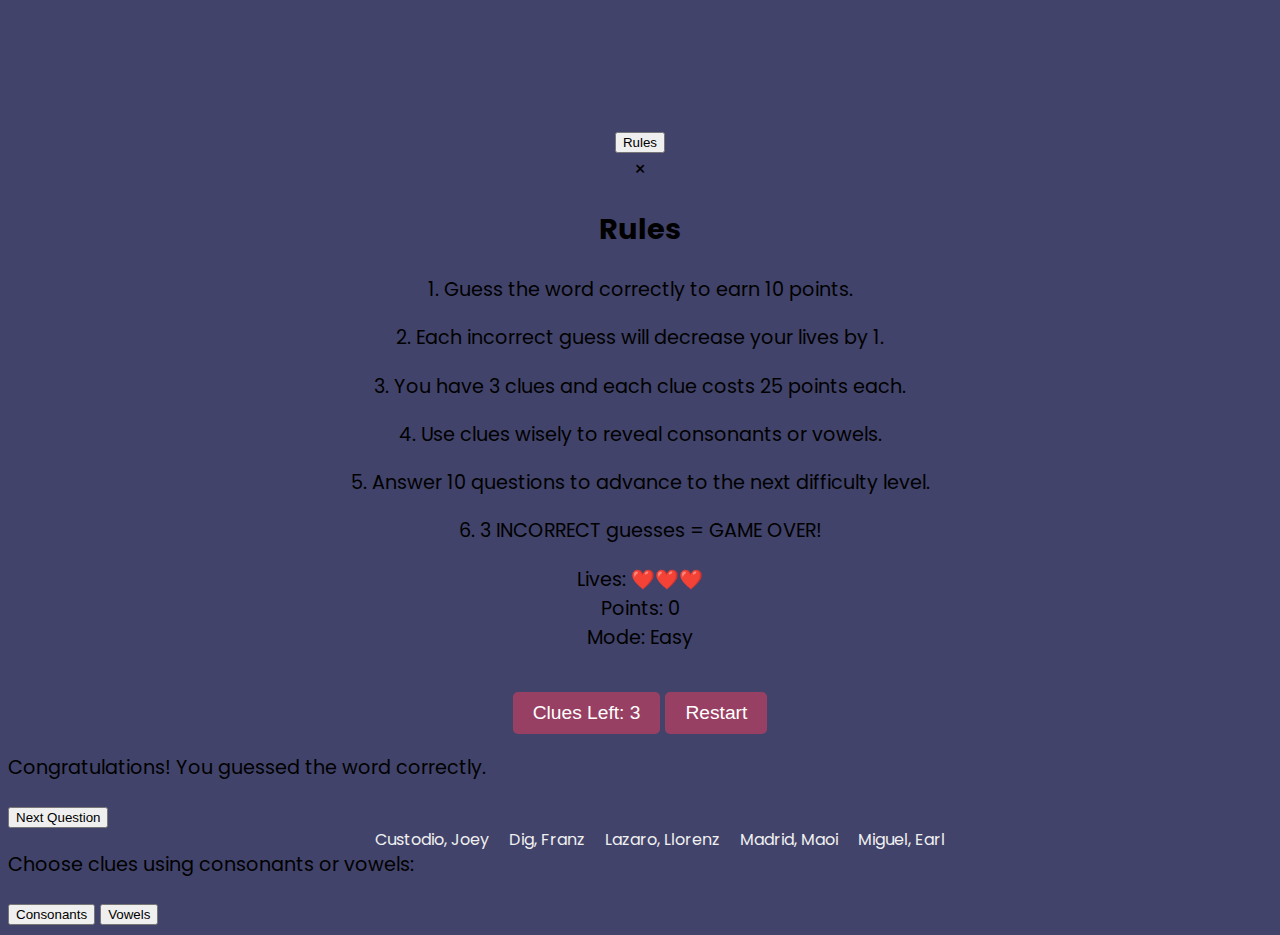
==== game.html @ df705d28 "Add files via upload" ====
<!DOCTYPE html>
<html lang="en">
<head>
    <meta charset="UTF-8">
    <meta name="viewport" content="width=device-width, initial-scale=1.0">
    <title>Hangaroo</title>
    <link rel="stylesheet" href="styletest.css">
    <link rel="stylesheet" href="mediacss.css">
</head>
<body>
    <div id="container">
        <button id="ruleBtn">Rules</button>
		<!-- Add the rules pop-up -->
<div id="rulesPopup">
    <span id="closeBtn">&times;</span>
    <h2>Rules</h2>
    <p>1. Guess the word correctly to earn 10 points.</p>
    <p>2. Each incorrect guess will decrease your lives by 1.</p>
	<p>3. You have 3 clues and each clue costs 25 points each. </p>
    <p>4. Use clues wisely to reveal consonants or vowels.</p>
    <p>5. Answer 10 questions to advance to the next difficulty level.</p>
	<p>6. 3 INCORRECT guesses = GAME OVER!</p>
</div>

        <div id="question"></div>
        <div id="word"></div>
        <div id="stats-row">     
            <div class="stat">Lives: <span id="hearts">❤️❤️❤️</span></div>
			<div class="stat">Points: <span id="score">0</span></div>
			<div class="stat">Mode: <span id="gameMode">Easy</span></div>
        </div>
        <div id="alphabet">
            <div class="row">
                <!-- Add buttons for the first row of alphabet -->
            </div>
            <div class="row">
                <!-- Add buttons for the second row of alphabet -->
            </div>
            <div class="row">
                <!-- Add buttons for the third row of alphabet -->
            </div>
        </div>
        <button id="clueBtn">Clues Left: <span id="cluesLeft">3</span></button>
        <button id="restartBtn">Restart</button>
    </div>
    </div>
    <!-- pop-up element -->
    <div id="nextQuestionPopup" class="popup">
        <div class="popup-content">
            <p>Congratulations! You guessed the word correctly.</p>
            <button id="nextQuestionButton">Next Question</button>
        </div>
    </div>
    <!-- Add this pop-up element to your HTML -->
    <div id="clueTypePopup" class="popup">
        <div class="popup-content">
            <p>Choose clues using consonants or vowels:</p>
            <button id="consonantsButton">Consonants</button>
            <button id="vowelsButton">Vowels</button>
        </div>
    </div>
    <script src="scripttest.js"></script>
    <footer class="footer">
        <div class="footer-content">
            <ul class="members">
                <li>Custodio, Joey</li>
                <li>Dig, Franz</li>
                <li>Lazaro, Llorenz</li>
                <li>Madrid, Maoi</li>
                <li>Miguel, Earl</li>
            </ul>
        </div>
    </footer>
</body>
</html>
---- styletest.css ----
@import url('https://fonts.googleapis.com/css2?family=Poppins&family=Zen+Maru+Gothic:wght@700&display=swap');

body {
    font-family: Poppins;
    background: #41436a;
    font-size: 20px;
}

#container {
    text-align: center;
    margin-top: 120px;

}


#mode, #question, #points, #clues, #mode, #incorrectGuesses {
    margin-top: 20px;
    color: #f0f0f0;
}

#points, #clues, #incorrectGuesses {
    font-size: 17px;
}

#clueBtn {
    margin-top: 10px;
}

#word {
    margin-top: 20px;
}

.box {
    display: inline-block;
    width: 50px;
    height: 50px;
    border: transparent;
    background: #f0f0f0;
    border-radius: 5px;
    padding-top: 7px;
    margin: 0 5px;
    align-content: center;
    text-align: center;
    white-space: nowrap; /* Prevent text from wrapping */
    overflow: hidden; /* Hide overflow text */
}

footer{
    position: absolute;
    bottom: 0;
    left: 0;
    right: 0;
    height: auto;
    width: 100vw;
    padding-top: 40px;
}

.footer-content{
    display: flex;
    align-items: center;
    justify-content: center;
    flex-direction: column;
    text-align: center;
}

.members{
    list-style: none;
    display: flex;
    align-items: center;
    justify-content: center;
    margin: 1rem 0 3rem 0;
}

.members li{
    margin: 0 10px;
    color: #f0f0f0;
    font-size: 10px;
}
/* Update styles for the alphabet buttons */
#alphabet {
    text-align: center; /* Align content at the center */
    margin-top: 20px;
}

#alphabet .row {
    display: flex; /* Use flexbox for rows */
    justify-content: center; /* Center align items in rows */
}

#alphabet button {
    background-color: #fe9677;
    color: #f0f0f0;
    font-size: 20px;
    font-family: Poppins;
    width: 60px;
    height: 60px;
    padding: 10px 15px;
    margin: 5px;
    border: none;
    cursor: pointer;
    border-radius: 5px;
    transition: background-color 0.3s;
}

#alphabet button:hover {
    transform: translateY(-5px);
    background-color: #FF7E56;
    
}
/* CSS for clue and restart buttons */
#clueBtn, #restartBtn {
    background-color: #984063;
    font-size: 19px;
    color: #fff;
    padding: 10px 20px;
    margin-top: 20px;
    border: none;
    border-radius: 5px;
    cursor: pointer;
    transition: background-color 0.3s;
}

#clueBtn:hover, #restartBtn:hover {
    background-color: #f64668;
}

/* CSS for highlighting clues */
#alphabet button.clue-highlight {
    background-color: #F98749; /* color for highlighted clues */
    color: #fff;
}


#alphabet button.used {
    background-color: #BF7B66; /*for used letters */
    color: #fff; /* White text color for used letters */
}

/* Miguel, Earl  */
#noclues {
    font-size: 32px;
    color: #f64668;
}
---- mediacss.css ----
/* Screen Responsiveness*/
@media screen and (max-width: 600px) {
    #alphabet button {
        width: 40px; 
        height: 40px;
        font-size: 16px;
        padding: 8px 10px;
    }
}

/* Tablet screens */
@media screen and (min-width: 601px) and (max-width: 768px) {
    #alphabet button {
        width: 50px; 
        height: 50px;
        font-size: 18px;
        padding: 10px 12px;
    }
}

/* Web screens */
@media screen and (min-width: 769px) {
    #alphabet button {
        width: 60px; 
        height: 60px;
        font-size: 24px; 
        padding: 15px 20px; 
    }
}

@media screen and (min-width: 769px) {
    body {
        font-size: 1.2rem;
    }

    #container {
        margin-top: 10%;
    }

    #clueBtn, #restartBtn {
        font-size: 1.2rem;
    }

    .members li {
        font-size: 1rem;
    }
}
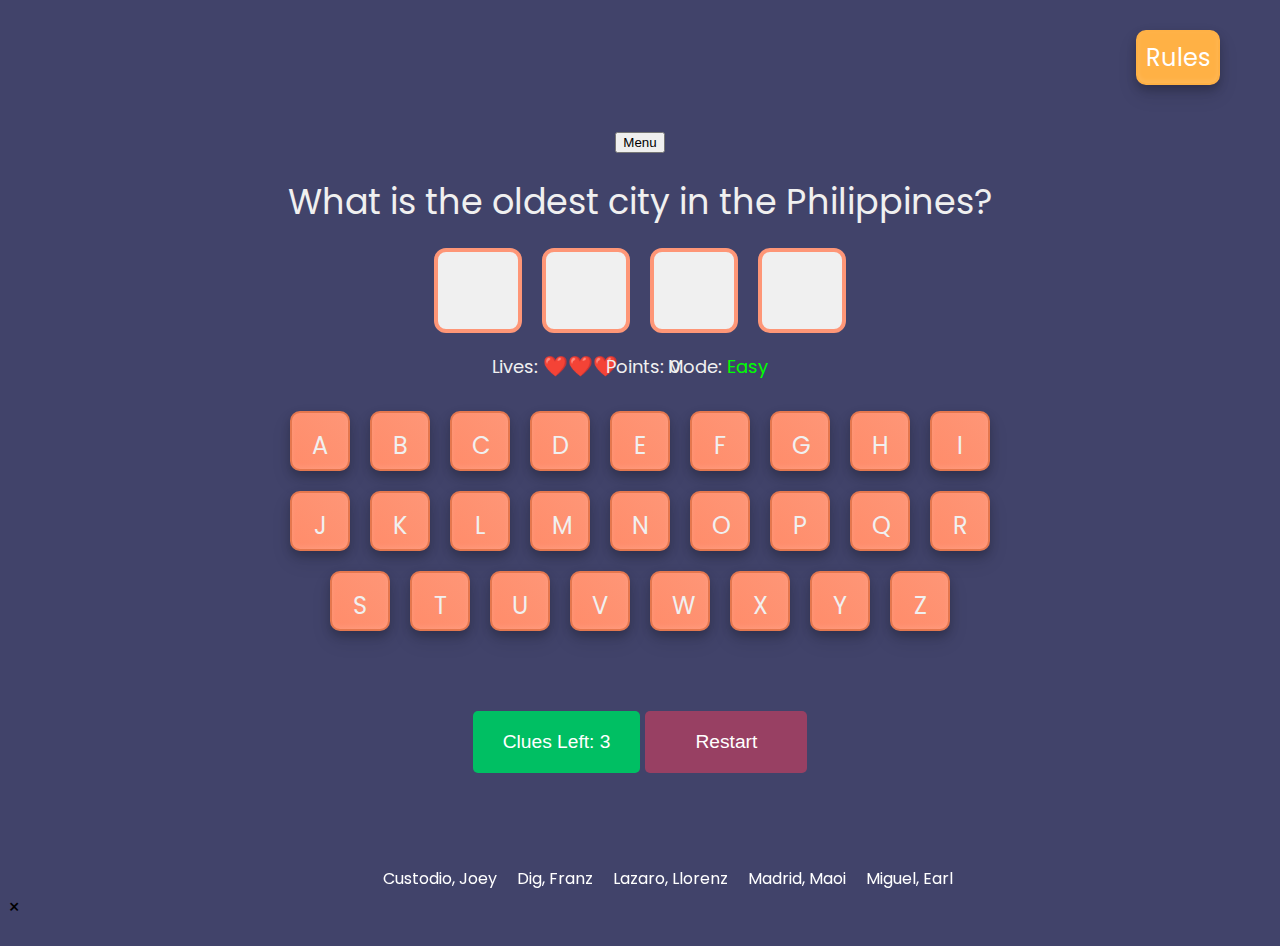
==== commit 846e0733: "Update game.html" ====
--- a/game.html
+++ b/game.html
@@ -10,6 +10,7 @@
 <body>
     <div id="container">
         <button id="ruleBtn">Rules</button>
+        <button id="menuBtn">Menu</button>
 		<!-- Add the rules pop-up -->
 <div id="rulesPopup">
     <span id="closeBtn">&times;</span>
@@ -59,6 +60,14 @@
             <button id="vowelsButton">Vowels</button>
         </div>
     </div>
+    <div id="popup1" class="popup1">
+        <div class="popup-content1">
+            <span id="popupCloseButton" class="close">&times;</span>
+            <h2 id="popupTitle"></h2>
+            <p id="popupMessage"></p>
+        </div>
+    </div>
+    
     <script src="scripttest.js"></script>
     <footer class="footer">
         <div class="footer-content">
@@ -72,4 +81,4 @@
         </div>
     </footer>
 </body>
-</html>+</html>
--- a/styletest.css
+++ b/styletest.css
@@ -9,58 +9,95 @@
 #container {
     text-align: center;
     margin-top: 120px;
-
-}
-
-
-#mode, #question, #points, #clues, #mode, #incorrectGuesses {
+    margin-bottom: 120px;
+
+}
+#question{
+	font-size: 35px;
+    position: relative;
     margin-top: 20px;
     color: #f0f0f0;
 }
 
-#points, #clues, #incorrectGuesses {
-    font-size: 17px;
-}
-
 #clueBtn {
     margin-top: 10px;
 }
 
 #word {
     margin-top: 20px;
+    color: #41436a;
+}
+
+#stats-row {
+    display: flex;
+    justify-content: space-around;
+    align-items: center; /* Center items vertically */
+    margin-top: 10px; /* Adjust the top margin as needed */
+    margin-bottom: 10px; /* Adjust the bottom margin as needed */
+	margin: 0 500px;
+}
+
+.stat {
+    font-size: 18px;
+    color: #f0f0f0;
+	margin-left: -20px;
+    margin-top: 10px;
+	
+     /* Adjust the margin between stats */
+}
+
+#hearts {
+    font-size: 20px;
 }
 
 .box {
     display: inline-block;
-    width: 50px;
-    height: 50px;
-    border: transparent;
+    width: 80px;
+    height: 70px;
+    border: 4px solid #FE9677;
     background: #f0f0f0;
-    border-radius: 5px;
+    border-radius: 12px;
     padding-top: 7px;
-    margin: 0 5px;
+    margin: 0 10px;
     align-content: center;
     text-align: center;
     white-space: nowrap; /* Prevent text from wrapping */
     overflow: hidden; /* Hide overflow text */
-}
-
-footer{
-    position: absolute;
+	line-height: 60px;
+	font-size: 40px;
+}
+
+footer {
+    position: fixed; /* Change to relative position */
     bottom: 0;
-    left: 0;
-    right: 0;
-    height: auto;
-    width: 100vw;
+    width: 100%; /* Set width to 100% */
     padding-top: 40px;
-}
-
-.footer-content{
+    height: 50px;
+    margin-top: 100px;
+    font-size: 5px;
+}
+
+.footer-content {
     display: flex;
     align-items: center;
     justify-content: center;
     flex-direction: column;
     text-align: center;
+    color: #fff; 
+}
+
+
+.members li {
+    margin: 0 10px;
+    font-size: 5px
+}
+
+.footer-content{
+    display: flex;
+    align-items: center;
+    justify-content: center;
+    flex-direction: column;
+    text-align: center;
 }
 
 .members{
@@ -71,74 +108,210 @@
     margin: 1rem 0 3rem 0;
 }
 
-.members li{
-    margin: 0 10px;
-    color: #f0f0f0;
-    font-size: 10px;
-}
 /* Update styles for the alphabet buttons */
 #alphabet {
-    text-align: center; /* Align content at the center */
+    text-align: center;
     margin-top: 20px;
 }
 
 #alphabet .row {
-    display: flex; /* Use flexbox for rows */
-    justify-content: center; /* Center align items in rows */
+    display: flex;
+    justify-content: center;
 }
 
 #alphabet button {
-    background-color: #fe9677;
+    background: linear-gradient(45deg, #ff8c6a, #fe9677); /* Gradient background */
     color: #f0f0f0;
-    font-size: 20px;
+    font-size: 22px;
     font-family: Poppins;
-    width: 60px;
-    height: 60px;
-    padding: 10px 15px;
-    margin: 5px;
-    border: none;
-    cursor: pointer;
-    border-radius: 5px;
-    transition: background-color 0.3s;
+    width: 120px;
+    height: 120px;
+    padding: 10px 10px;
+    margin: 10px;
+    margin-bottom: 10px;
+    border: none;
+    cursor: pointer;
+    border-radius: 10px; /* Increased border-radius for a key cap effect */
+    transition: background 0.3s, transform 0.3s, box-shadow 0.3s; /* Added background transition */
+    box-shadow:
+        0px 5px 10px rgba(0, 0, 0, 0.2),
+        0px 10px 20px rgba(0, 0, 0, 0.1),
+        inset 0px -2px 5px rgba(255, 255, 255, 0.1); /* Adjusted box shadows for a more key cap-like effect */
+    border: 2px solid #e5774e; /* Added border for a key cap appearance */
 }
 
 #alphabet button:hover {
     transform: translateY(-5px);
     background-color: #FF7E56;
-    
-}
+    box-shadow: 
+        0px 8px 20px rgba(0, 0, 0, 0.5),
+        0px 15px 25px rgba(0, 0, 0, 0.4),
+        0px 20px 30px rgba(0, 0, 0, 0.3); /* Adjusted box shadows for hover effect */
+}
+
 /* CSS for clue and restart buttons */
-#clueBtn, #restartBtn {
+#restartBtn {
+    position: relative;
     background-color: #984063;
     font-size: 19px;
     color: #fff;
-    padding: 10px 20px;
-    margin-top: 20px;
+    padding: 20px 50px;
+    margin-top: 50px;
     border: none;
     border-radius: 5px;
     cursor: pointer;
     transition: background-color 0.3s;
 }
 
-#clueBtn:hover, #restartBtn:hover {
+#clueBtn {
+    position: relative;
+	background-color: #00BF63;
+    font-size: 19px;
+    color: #fff;
+    padding: 20px 30px;
+    margin-top: 70px;
+    border: none;
+    border-radius: 5px;
+    cursor: pointer;
+    transition: background-color 0.3s;
+}
+
+#restartBtn:hover {
     background-color: #f64668;
+}
+
+#clueBtn:hover {
+    background-color: #049650;
 }
 
 /* CSS for highlighting clues */
 #alphabet button.clue-highlight {
-    background-color: #F98749; /* color for highlighted clues */
+    background: linear-gradient(45deg, #da6220, #ff7e56); /* Updated gradient for highlighted clues */
     color: #fff;
-}
-
-
-#alphabet button.used {
-    background-color: #BF7B66; /*for used letters */
-    color: #fff; /* White text color for used letters */
-}
-
-/* Miguel, Earl  */
-#noclues {
-    font-size: 32px;
-    color: #f64668;
-}
-
+    box-shadow:
+        0px 10px 20px rgba(0, 0, 0, 0.3),
+        0px 15px 25px rgba(0, 0, 0, 0.2),
+        inset 0px -4px 10px rgba(255, 255, 255, 0.1); /* Adjusted box shadows for highlighted clues */
+}
+
+#alphabet button:disabled {
+    background-color: #AC8579; /* Change color for disabled buttons */
+    cursor: not-allowed; /* Change cursor for disabled buttons */
+    opacity: 0.7; /* Reduce opacity for disabled buttons */
+}
+
+#alphabet button:disabled:hover {
+    transform: none; /* Remove hover effect for disabled buttons */
+    background-color: #AC8579; /* Keep background color same on hover for disabled buttons */
+}
+
+
+#ruleBtn {
+    position: absolute;
+    top: 30px;
+    right: 60px;
+    padding: 8px;
+    font-size: 16px;
+    cursor: pointer;
+    background: #FFB145; /* Updated background color to #FFB145 */
+    color: #fff; /* Text color */
+    font-size: 24px;
+    font-family: Poppins;
+    border: none;
+    cursor: pointer;
+    border-radius: 10px;
+    transition: background 0.3s, transform 0.3s, box-shadow 0.3s;
+    box-shadow:
+        0px 5px 10px rgba(0, 0, 0, 0.2),
+        0px 10px 20px rgba(0, 0, 0, 0.1),
+        inset 0px -2px 5px rgba(255, 255, 255, 0.1);
+    border: 2px solid #FFB145;
+}
+
+#ruleBtn:hover {
+    transform: translateY(-5px);
+    background-color: #FF9633; /* Darker color on hover */
+    box-shadow: 
+        0px 8px 20px rgba(0, 0, 0, 0.5),
+        0px 15px 25px rgba(0, 0, 0, 0.4),
+        0px 20px 30px rgba(0, 0, 0, 0.3);
+}
+
+#rulesPopup {
+    display: none;
+    position: fixed;
+    top: 50%;
+    left: 50%;
+    transform: translate(-50%, -50%);
+    width: 360px;
+    padding: 20px;
+    background-color: #fff;
+    border: 2.5px solid #000;
+    border-radius: 10px;
+    box-shadow: 0 0 10px rgba(0, 0, 0, 0.3);
+    z-index: 2;
+}
+
+#rulesPopup h2 {
+    font-size: 30px;
+    margin-bottom: 10px;
+}
+
+#closeBtn {
+    cursor: pointer;
+    position: absolute;
+    top: -15px;
+    right: 5px;
+    font-size: 50px;
+}
+
+
+
+#gameMode.green-color {
+    color: #00FF00; /* Green */
+}
+
+#gameMode.orange-color {
+    color: #FFA500; /* Orange */
+}
+
+#gameMode.red-color {
+    color: #FF0000; /* Red */
+}
+/* Add this CSS to style your pop-up */
+.popup {
+    display: none;
+    position: fixed;
+    top: 50%;
+    left: 50%;
+    transform: translate(-50%, -50%);
+    background-color: #fefefe;
+    border: 1px solid #ccc;
+    border-radius: 5px;
+    padding: 20px;
+    z-index: 9999;
+    color: #41436a;
+}
+
+.popup-content {
+    text-align: center;
+}
+
+.popup button {
+    padding: 10px 20px;
+    background-color: #fe9677;
+    color: white;
+    border: none;
+    border-radius: 5px;
+    cursor: pointer;
+    font-size: 18px;
+}
+
+.popup button:hover {
+    background-color: #FF7E56;
+}
+
+.popup button:focus {
+    outline: none;
+}
+
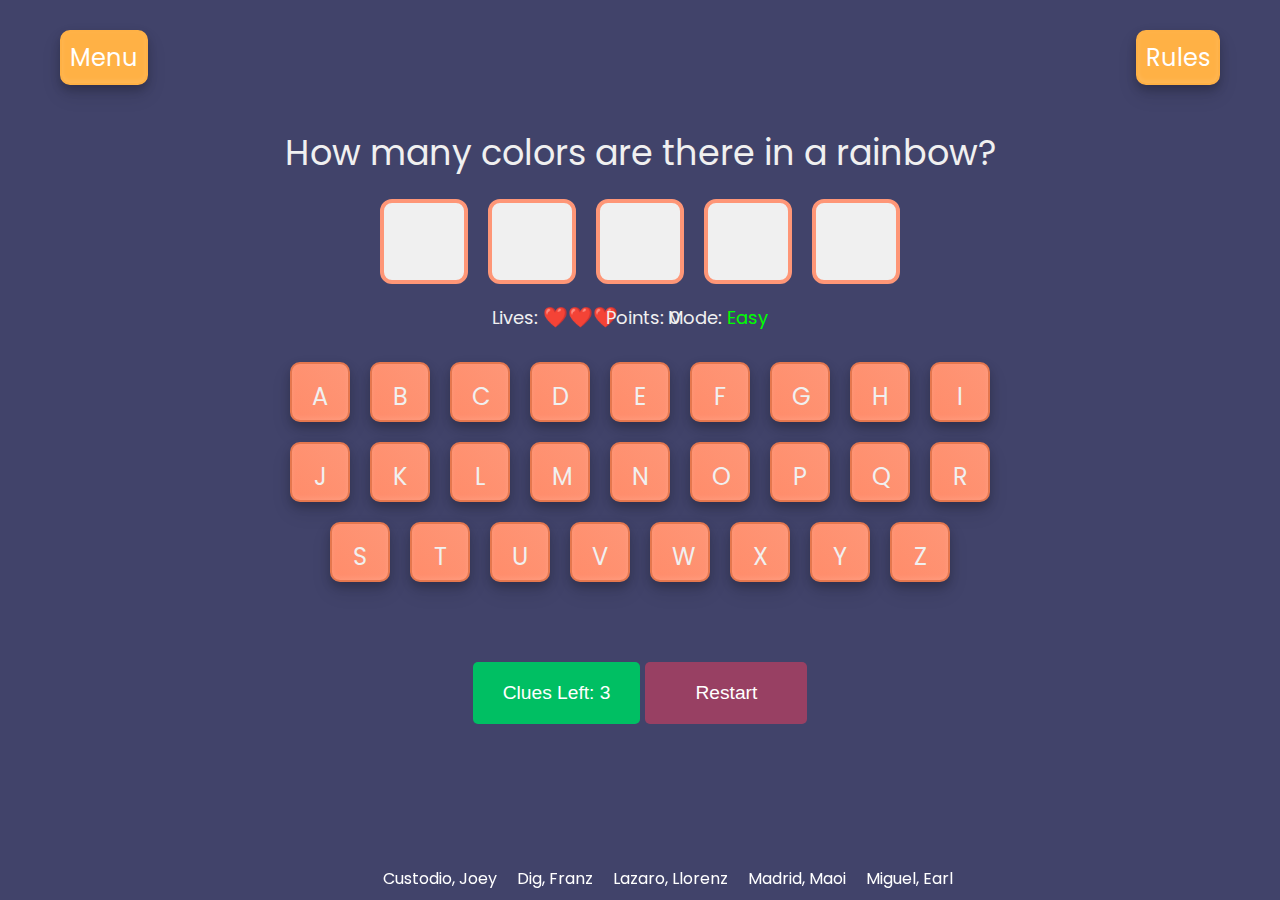
==== commit 6c795942: "Update game.html" ====
--- a/game.html
+++ b/game.html
@@ -3,7 +3,7 @@
 <head>
     <meta charset="UTF-8">
     <meta name="viewport" content="width=device-width, initial-scale=1.0">
-    <title>Hangaroo</title>
+    <title>ByteBrain</title>
     <link rel="stylesheet" href="styletest.css">
     <link rel="stylesheet" href="mediacss.css">
 </head>
--- a/styletest.css
+++ b/styletest.css
@@ -265,7 +265,36 @@
     font-size: 50px;
 }
 
-
+#menuBtn {
+    position: absolute;
+    top: 30px;
+    left: 60px;
+    padding: 8px;
+    font-size: 16px;
+    cursor: pointer;
+    background: #FFB145; /* Updated background color to #FFB145 */
+    color: #fff; /* Text color */
+    font-size: 24px;
+    font-family: Poppins;
+    border: none;
+    cursor: pointer;
+    border-radius: 10px;
+    transition: background 0.3s, transform 0.3s, box-shadow 0.3s;
+    box-shadow:
+        0px 5px 10px rgba(0, 0, 0, 0.2),
+        0px 10px 20px rgba(0, 0, 0, 0.1),
+        inset 0px -2px 5px rgba(255, 255, 255, 0.1);
+    border: 2px solid #FFB145;
+}
+
+#menuBtn:hover {
+    transform: translateY(-5px);
+    background-color: #FF9633; /* Darker color on hover */
+    box-shadow: 
+        0px 8px 20px rgba(0, 0, 0, 0.5),
+        0px 15px 25px rgba(0, 0, 0, 0.4),
+        0px 20px 30px rgba(0, 0, 0, 0.3);
+}
 
 #gameMode.green-color {
     color: #00FF00; /* Green */
@@ -285,7 +314,7 @@
     top: 50%;
     left: 50%;
     transform: translate(-50%, -50%);
-    background-color: #fefefe;
+    background: #fff;
     border: 1px solid #ccc;
     border-radius: 5px;
     padding: 20px;
@@ -314,4 +343,50 @@
 .popup button:focus {
     outline: none;
 }
-
+/* Popup container */
+.popup1 {
+    display: none; /* Hide the popup by default */
+    position: fixed; /* Fixed position to overlay on top of other content */
+    top: 0;
+    left: 0;
+    width: 100%;
+    height: 100%;
+    background-color: rgba(0, 0, 0, 0.5); /* Semi-transparent background */
+    z-index: 9999; /* Ensure the popup appears on top of other elements */
+}
+
+/* Popup content */
+.popup-content1 {
+    background-color: #fefefe;
+    margin: 15% auto; /* Center the popup vertically and horizontally */
+    padding: 20px;
+    border-radius: 10px;
+    max-width: 400px;
+    text-align: center;
+    box-shadow: 0 0 20px rgba(0, 0, 0, 0.2);
+    position: relative;
+}
+
+/* Close button */
+.close {
+    position: absolute;
+    top: 10px;
+    right: 10px;
+    cursor: pointer;
+    color: #aaa;
+}
+
+.close:hover,
+.close:focus {
+    color: #000;
+}
+
+/* Popup title */
+#popupTitle {
+    margin-top: 0;
+}
+
+/* Popup message */
+#popupMessage {
+    margin-bottom: 0;
+}
